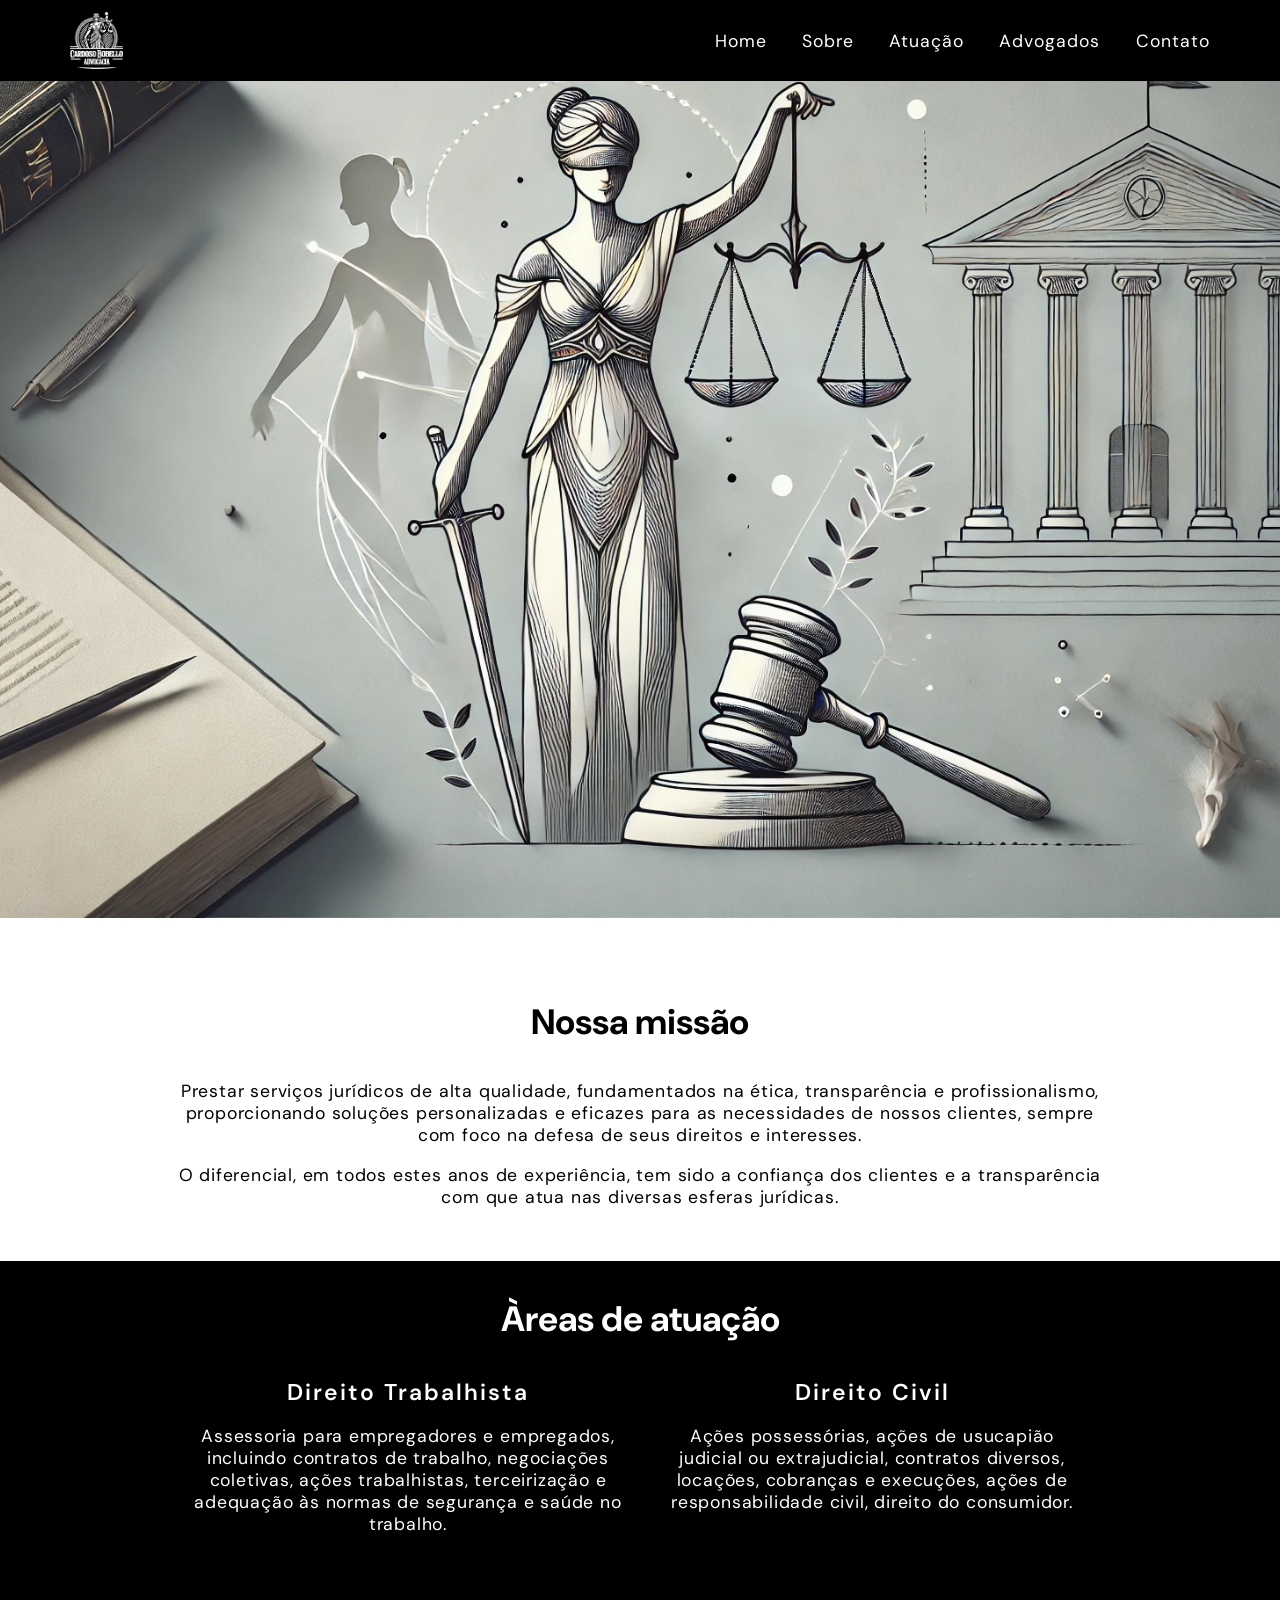
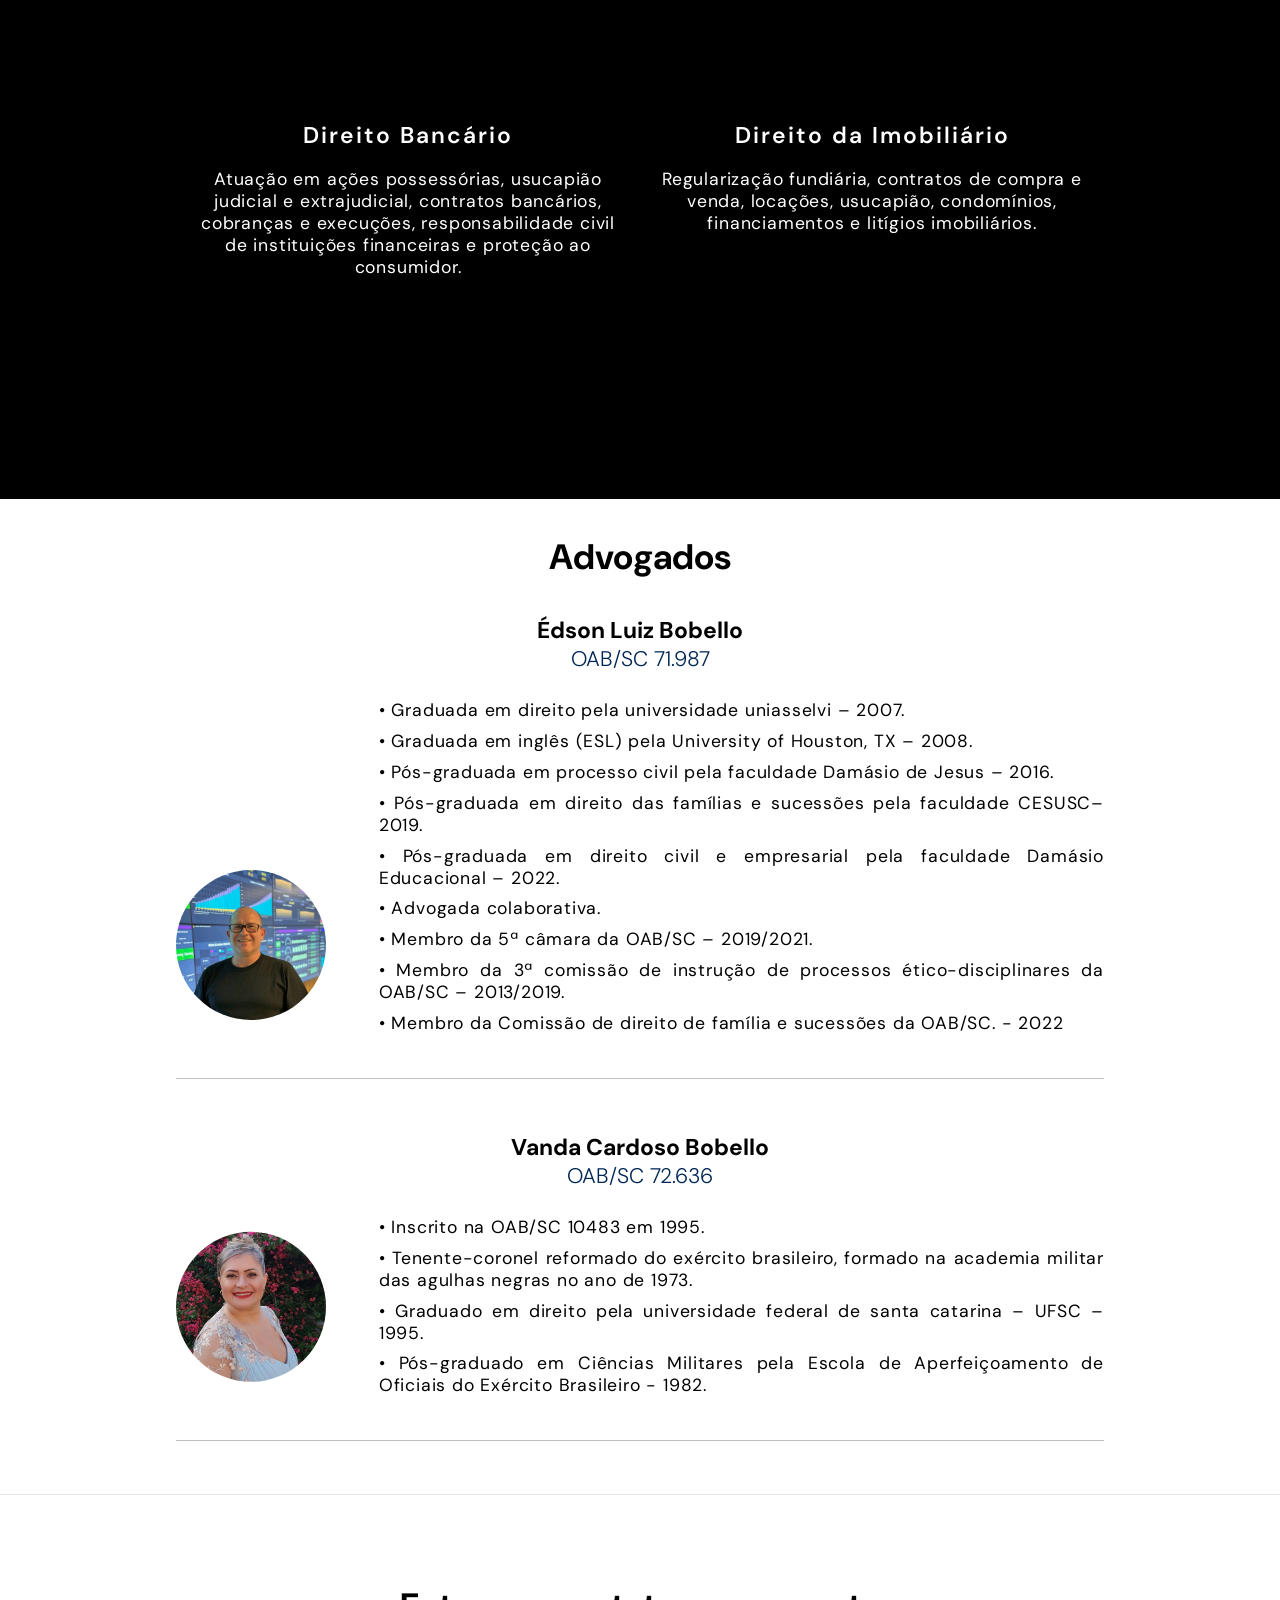
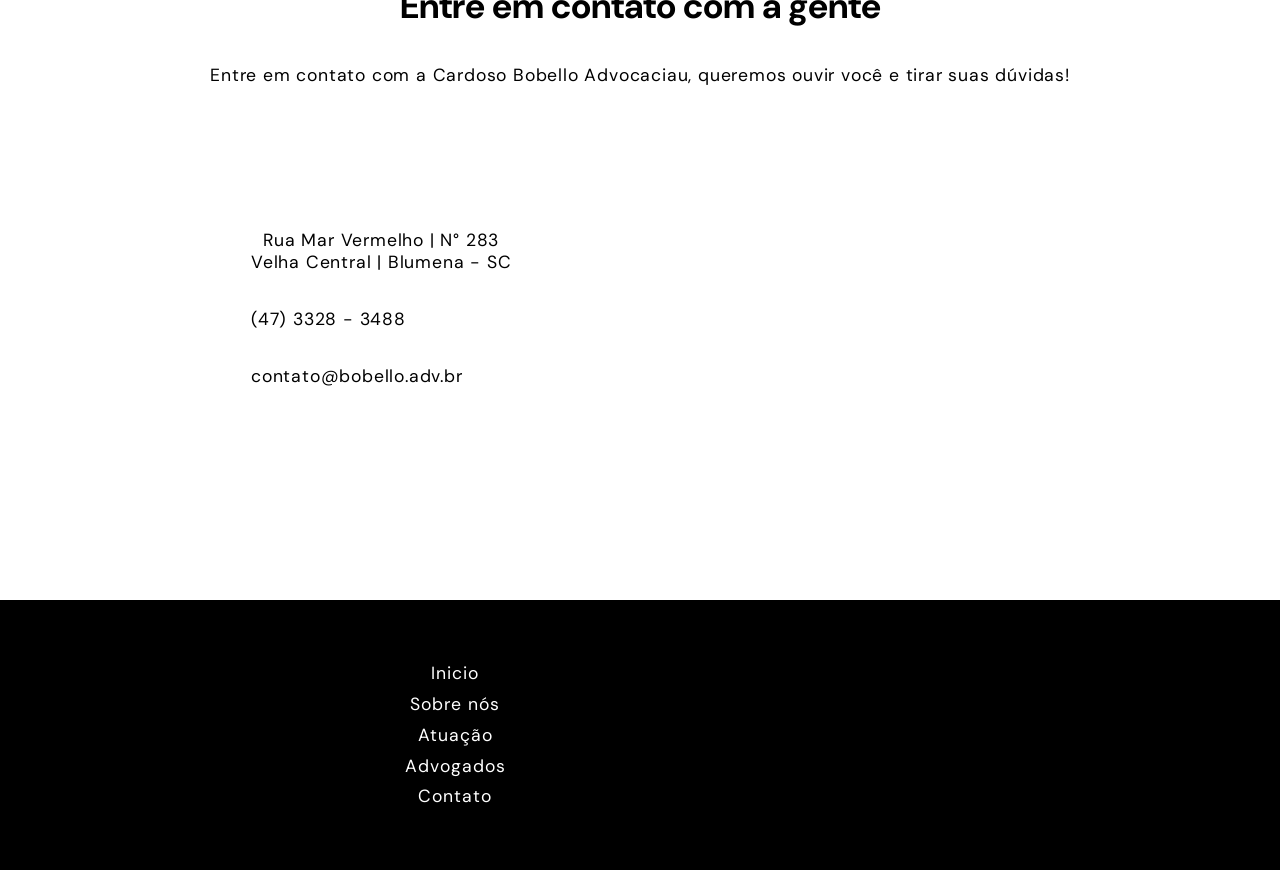
==== index.html @ d3ee8d1f "first commit" ====
<!DOCTYPE html>
<html lang="pt-br">

<head>
  <meta charset="UTF-8">
  <meta http-equiv="X-UA-Compatible" content="IE=edge">
  <meta name="viewport" content="width=device-width, initial-scale=1.0">
  <title>Cardoso Bobello Advocacia</title>
  <link rel="shortcut icon" href="img/favicon.ico" type="image/x-icon">

  <!-- CSS -->
  <link rel="stylesheet" href="/style.css">

  <!-- FONTS -->
  <link rel="preconnect" href="https://fonts.googleapis.com">
  <link rel="preconnect" href="https://fonts.gstatic.com" crossorigin>
  <link
    href="https://fonts.googleapis.com/css2?family=DM+Sans:wght@400;500;700&family=Poppins:wght@400;500;700&display=swap"
    rel="stylesheet">

  <!-- Javascript -->
  <script src="main.js" defer></script>

  <!-- Scroll ZXY review -->
  <script src="https://unpkg.com/scrollreveal"></script>
</head>

<body>

  <!-- HEADER -->
  <header id="header">
    <nav>
      <div class="logo">
        <a href="#">
          <img src="img/logo_branca.png" alt="">
        </a>
      </div>

      <!-- MENU -->
      <div class="menu">
        <ul class="grid">
          <li><a class="link" href="#home">Home</a></li>
          <li><a class="link" href="#about">Sobre</a></li>
          <li><a class="link" href="#atuation">Atuação</a></li>
          <li><a class="link" href="#partners">Advogados</a></li>
          <li><a class="link" href="#contact">Contato</a></li>
        </ul>
      </div>

      <ion-icon name="menu-outline" class="icon-menu toggle"></ion-icon>
      <ion-icon name="close-outline" class="icon-close toggle"></ion-icon>
    </nav>
  </header>
  <main>
    <div class="hero-img">
      <!-- <img class="img-hero blue" src="img/cabeçalho.png" alt=""> -->
      <p class="hero-text">
        Nosso escritório está preparado para atender as suas demandas com ética,
        transparência e profissionalismo.

      </p>
    </div>
    </section>

    <!-- HOME -->
    <section class="section" id="home">

    </section>



    <!-- ABOUT -->
    <section class="section" id="about">
      <h2 class="title">
        <ion-icon name="trophy-outline" class="title-icon"></ion-icon>
        <br>
        Nossa missão
      </h2>


      <p class="description">
        Prestar serviços jurídicos de alta qualidade, fundamentados na ética, transparência e profissionalismo,
        proporcionando soluções personalizadas e eficazes para as necessidades de nossos clientes,
        sempre com foco na defesa de seus direitos e interesses.
      </p>
      <p class="description">
        O diferencial, em todos estes anos de experiência, tem sido a confiança dos clientes e a transparência com que
        atua nas diversas esferas jurídicas.
      </p>
    </section>

    <!-- ATUATION -->
    <section class="section" id="atuation">
      <h2 class="title">Àreas de atuação</h2>
      <div class="cards">

        <div class="card card1">
          <ion-icon name="home-outline" class="card-icon"></ion-icon>
          <h3 class="subtitle">Direito da Imobiliário</h3>
          <p class="description">
            Regularização fundiária, contratos de compra e venda, locações,
            usucapião, condomínios, financiamentos e litígios imobiliários.
          </p>
        </div>

        <div class="card card2">
          <ion-icon name="briefcase-outline" class="card-icon"></ion-icon>
          <h3 class="subtitle">Direito Trabalhista</h3>
          <p class="description">
            Assessoria para empregadores e empregados, incluindo contratos de trabalho, negociações coletivas,
            ações trabalhistas, terceirização e adequação às normas de segurança e saúde no trabalho.
          </p>
        </div>

        <div class="card card3">
          <ion-icon name="library-outline" class="card-icon"></ion-icon>
          <h3 class="subtitle">Direito Civil</h3>
          <p class="description">
            Ações possessórias, ações de usucapião judicial ou extrajudicial, contratos diversos, locações, cobranças e
            execuções, ações de responsabilidade civil, direito do consumidor.
          </p>
        </div>

        <div class="card card4">
          <ion-icon name="cash-outline" class="card-icon"></ion-icon>
          <h3 class="subtitle">Direito Bancário</h3>
          <p class="description">
            Atuação em ações possessórias, usucapião judicial e extrajudicial, contratos bancários,
            cobranças e execuções, responsabilidade civil de instituições financeiras e proteção ao consumidor.
          </p>
        </div>


      </div>
    </section>

    <!-- PARTNERS -->
    <section class="section" id="partners">
      <h2 class="title">Advogados</h2>
      <div>
        <h3 class="subtitle">Édson Luiz Bobello</h3>
        <p class="subtitle">OAB/SC 71.987</p>
      </div>


      <div class="partners-container">

        <!-- ÉDSON -->
        <div class="partner-card">
          <!-- PARTNER IMG -->

          <div class="img-container">
            <div class="img-box">
              <img src="img/Édson_Bobello.jpg" alt="">
            </div>

            <div class=" img-icons">

              <div class="img-icons-box">
                <a href="https://wa.me/554733283488" target="_blank">
                  <ion-icon name="logo-whatsapp" class="subtitle-icon"></ion-icon>
                </a>
                <a href="mailto:bobello@bobello.adv.br" target="_blank">
                  <ion-icon name="mail-outline" class="subtitle-icon"></ion-icon>
                </a>
              </div>

            </div>
          </div>

          <!--PARTNER DESCRIPTION -->
          <div class="partner-description description">
            <ul>
              <li>• Graduada em direito pela universidade uniasselvi – 2007.</li>
              <li>• Graduada em inglês (ESL) pela University of Houston, TX – 2008.</li>
              <li>• Pós-graduada em processo civil pela faculdade Damásio de Jesus – 2016.</li>
              <li>• Pós-graduada em direito das famílias e sucessões pela faculdade CESUSC– 2019.</li>
              <li>• Pós-graduada em direito civil e empresarial pela faculdade Damásio Educacional – 2022.</li>
              <li>• Advogada colaborativa.</li>
              <li>• Membro da 5ª câmara da OAB/SC – 2019/2021.</li>
              <li>• Membro da 3ª comissão de instrução de processos ético-disciplinares da OAB/SC – 2013/2019.</li>
              <li>• Membro da Comissão de direito de família e sucessões da OAB/SC. - 2022</li>
            </ul>
          </div>
        </div>

        <!-- VANDA -->
        <div>
          <h3 class="subtitle">Vanda Cardoso Bobello</h3>
          <p class="subtitle">OAB/SC 72.636</p>
        </div>
        <div class="partner-card">
          <!-- PARTNER IMG -->

          <div class="img-container">
            <div class="img-box">
              <img src="img/Vanda_Cardoso.jpg" alt="">
            </div>

            <div class="img-icons">

              <div>
                <a href="https://wa.me/554733283488" target="_blank">
                  <ion-icon name="logo-whatsapp" class="subtitle-icon"></ion-icon>
                </a>
                <a href="mailto:vanda@bobello.adv.br" target="_blank">
                  <ion-icon name="mail-outline" class="subtitle-icon"></ion-icon>
                </a>

              </div>
            </div>
          </div>

          <!--PARTNER DESCRIPTION -->
          <div class="partner-description description">
            <ul>
              <li>• Inscrito na OAB/SC 10483 em 1995.</li>
              <li>• Tenente-coronel reformado do exército brasileiro, formado na academia militar das agulhas negras no
                ano de 1973.</li>
              <li>• Graduado em direito pela universidade federal de santa catarina – UFSC – 1995.</li>
              <li>• Pós-graduado em Ciências Militares pela Escola de Aperfeiçoamento de Oficiais
                do Exército Brasileiro - 1982.</li>
            </ul>
          </div>
        </div>
      </div>
    </section>

    <!-- CONTACT -->
    <section class="section" id="contact">
      <h2 class="title">Entre em contato com a gente</h2>
      <p class="description firstChild">Entre em contato com a Cardoso Bobello Advocaciau, queremos ouvir você e tirar
        suas dúvidas!</p>

      <div class="contact">
        <div class="img-icons">
          <a href="">
            <ion-icon name="location-outline" class="subtitle-icon"></ion-icon>
            <p class="description ">
              Rua Mar Vermelho | N° 283 <br>
              Velha Central | Blumena - SC
            </p>
          </a>

          <a href="">
            <ion-icon name="logo-whatsapp" class="subtitle-icon"></ion-icon>
            <p class="description">(47) 3328 - 3488</p>
          </a>
          <a href="">
            <ion-icon name="mail-outline" class="subtitle-icon"></ion-icon>
            <p class="description">contato@bobello.adv.br</p>
          </a>
        </div>
        <div class="contact-map">
          <iframe
            src="https://www.google.com/maps/embed?pb=!1m18!1m12!1m3!1d3557.4504615026453!2d-49.124014400000014!3d-26.9209304!2m3!1f0!2f0!3f0!3m2!1i1024!2i768!4f13.1!3m3!1m2!1s0x94df1c0044e3cebd%3A0xdfa5171f4c866a3d!2sR.%20Mar%20Vermelho%2C%20283%20-%20Velha%20Central%2C%20Blumenau%20-%20SC%2C%2089040-490!5e0!3m2!1spt-PT!2sbr!4v1738620139805!5m2!1spt-PT!2sbr"
            width="500px" height="350px" style="border:0;" allowfullscreen="" loading="lazy"
            referrerpolicy="no-referrer-when-downgrade"></iframe>
        </div>
      </div>

    </section>

    <!-- FOOTER -->
    <footer class="section" id="footer">

      <div class="logo">
        <img src="img/logo-completa.png" alt="">
      </div>

      <div class="footer-menu">
        <a href="#home">
          <p>Inicio</p>
        </a>
        <a href="#about">
          <p>Sobre nós</p>
        </a>
        <a href="#atuation">
          <p>Atuação</p>
        </a>
        <a href="#partners">
          <p>Advogados</p>
        </a>
        <a href="#contact">
          <p>Contato</p>
        </a>
      </div>

      <div class="footer-icons">
        <a href="https://api.whatsapp.com/send?phone=554733283488" target="_blank">
          <ion-icon name="logo-whatsapp" class="subtitle-icon"></ion-icon>
        </a>
        <ion-icon name="location-outline" class="subtitle-icon"></ion-icon>
        <ion-icon name="mail-outline" class="subtitle-icon"></ion-icon>
      </div>
    </footer>
  </main>

  <!-- CONTACT WPP -->
  <a href="https://api.whatsapp.com/send?phone=554733283488" target="_blank" class="link-wpp-fixed">
    <ion-icon name="logo-whatsapp" class="wpp-fixed"></ion-icon>
  </a>


  <!-- ICONS -->
  <script type="module" src="https://unpkg.com/ionicons@5.5.2/dist/ionicons/ionicons.esm.js"></script>
  <script nomodule src="https://unpkg.com/ionicons@5.5.2/dist/ionicons/ionicons.js"></script>
</body>

</html>
---- style.css ----
:root {
  /* Colors */
  --base-color: #000;
  --body-color: #fff;

  --base-color-dark: #000;
  --text-first-color: rgb(0, 0, 0);
  --text-second-color: #414040;
  --link-color: #fff;
  --ligth-color: #8f74314b;

  --section-padding: 11.81rem;
  --header-heigth: 4.625rem;

  --font-family: "DM Sans", sans-serif;
}

/*====== RESET STYLES */

* {
  margin: 0;
  padding: 0;
  box-sizing: border-box;
  text-decoration: none;
  list-style-type: none;
}

img {
  width: 100%;
  height: auto;
}

html {
  scroll-behavior: smooth;
  scroll-padding-top: 3rem;
  font-size: 100%;
  overflow-x: hidden;
}

body {
  font: 400 1rem "DM Sans", sans-serif;
  color: var(--text-first-color);
  background-color: var(--body-color);
  -webkit-font-smoothing: antialiased;
}

/*====== GLOBAL CLASSES */
.title {
  font-family: "DM Sans", sans-serif;
  font-size: 2rem;
  padding: 2rem;
  text-align: center;

  color: var(--base-color-dark);
  -webkit-font-smoothing: auto;
}

.subtitle {
  color: var(--base-color-dark);
  font-size: 1.3rem;
  text-align: center;
}

.description {
  text-align: center;
  font-size: 1rem;
  letter-spacing: 0.8px;
  color: var(--text-first-color);
}

.section {
  padding: 0 2rem;
}

.subtitle-icon:hover {
  opacity: 0.8;
}

/*====== HEADER */
.destaq-home {
  margin-top: 3.5rem;
  height: 1.5rem;
  background-color: #cccccc;
}

.destaq-about {
  margin-top: 3.5rem;
  height: 0.5rem;
  background-color: #cccccc;
}

#header {
  display: flex;

  width: 100%;
  position: fixed;
  top: 0;
  z-index: 100;

  background-color: var(--base-color-dark);
}

header .logo a img {
  display: flex;
  align-items: center;
  width: 7%;
  margin-left: 2rem;
}

nav {
  height: var(--header-height);
  display: flex;
  justify-content: space-between;
  align-items: center;
  width: 100%;
}

nav ul li {
  text-align: center;
  position: relative;
}

nav ul li .link {
  color: var(--base-color);
  font-size: 2rem;
}

nav ul li a:hover {
  transition: color 0.2s;
}

nav ul li a:hover,
nav ul li a.active {
  color: var(--base-color);
}

nav ul li a:after {
  content: "";
  width: 0%;
  height: 2px;
  background: var(--base-color);
  position: absolute;
  left: 0;
  bottom: 0;

  transition: width 0.2s;
}

nav ul li a:hover::after,
nav ul li a.active::after {
  width: 100%;
}

nav.show ul.grid {
  gap: 2rem;
}

nav .menu {
  z-index: 2000;
  opacity: 0;
  visibility: hidden;
  top: -20rem;
  transition: 0.2s;
}

nav .menu ul {
  display: none;
}

nav.show .menu ul {
  display: grid;
}

nav.show .menu {
  opacity: 1;
  visibility: visible;

  background: var(--body-color);
  height: 100vh;
  width: 100vw;

  position: fixed;
  top: 0;
  left: 0;

  display: grid;
  place-content: center;
}

/*====== TOGGLE MENU */
.toggle {
  z-index: 4000;
  color: var(--link-color);
  font-size: 2rem;
  cursor: pointer;
  padding: 1rem;
}

.icon-menu.toggle {
  font-size: 4rem;
  padding: 0 1rem;
}

.icon-close {
  visibility: hidden;
  opacity: 0;

  position: absolute;
  top: -1.5rem;
  right: 1.5rem;
  transition: 0.2s;
}

nav.show .icon-close {
  top: 1rem;
  right: 1.5rem;
  visibility: visible;
  opacity: 1;
  color: var(--base-color);
}

nav.show .icon-menu {
  position: absolute;
  right: -4rem;
  transition: 0.2s;
}

/*====== HOME  */
.home-bg {
  height: 100vh;
}

#home {
  background-image: url(img/teste.webp);
  background-size: cover;
  height: 100vh;
  background-position: top;
  margin: 0;
  background-repeat: 0;
}

.img-hero {
  z-index: 1000;
  display: block;
  width: 85%;
  z-index: 0;
  margin-left: 1rem;
}

.hero-text {
  margin-right: 2rem;
  z-index: 1000;
  color: var(--base-color);
  text-align: center;
  font-weight: 500;
  font-family: var(--font-title);
  margin-top: 0;
  margin-left: 4.5rem;
  font-size: 1rem;
  font-weight: 500;
  text-align: center;
}

/*====== ABOUT  */

#about {
  background-color: var(--body-color);
  margin-bottom: 0;
}

#about .description {
  font-family: var(--font-family);
}

#about .description,
.subtitle {
  padding-bottom: 1rem;
}

.subtitle-icon {
  font-size: 1.5rem;
}

/*====== ATUATION  */
#atuation {
  background-color: var(--base-color-dark);
  font-family: var(--font-family);
}

#atuation .title {
  color: var(--link-color);
}

.cards {
  padding: 0rem 1rem 1rem 1rem;
  display: flex;
  flex-direction: column;
  gap: 2rem;
  padding-bottom: 4rem;
}

.card {
  height: 17.5rem;
  /* background-image: url(img/bg-madeira.png); */
  /* padding: 2rem; */
  border-radius: 5px;
  text-align: center;
}

.card .subtitle {
  letter-spacing: 2px;
  font-weight: 600;
  color: #fff;
}

.card .card-icon {
  font-size: 2rem;
  color: #fff;
  padding-bottom: 0.5rem;
}

.card .description {
  text-align: center;
  color: #fff;
}

/*====== PARTNERS  */
#partners {
  border-bottom: 0.3px solid rgba(0, 0, 0, 0.11);
  background-color: var(--body-color);
  font-family: var(--font-family);
}

.partner-card {
  padding-bottom: 2rem;
}

.img-container .img-box {
  width: 50%;
  margin: 0 auto;
}

.img-container .img-box img {
  clip-path: circle();
}

.img-container .img-icons {
  display: flex;
  align-items: center;
  justify-content: center;
  gap: 1rem;
  color: var(--base-color);
  cursor: pointer;
  padding-bottom: 1rem;
}

.img-container .img-icons a {
  color: var(--base-color-dark);
}

.partner-description .subtitle {
  padding-bottom: 0;
  text-align: center;
}

.partner-description p {
  font-size: 1rem;
  margin-bottom: 1rem;
}

.partner-description ul {
  margin: auto;
  text-align: justify;
}

.partner-description li {
  margin: 0.5rem 0;
}

/*====== CONTACT  */

#contact {
  background-color: var(--body-color);
  font-family: var(--font-family);
}

#contact .button {
  display: inline-flex;
  justify-content: center;
  align-items: center;
  gap: 0.2rem;
  padding: 0.5rem 1rem;
  border-radius: 5px;
  color: var(--link-color);
  margin: 3rem auto;

  background-color: var(--base-color);
  transform: 0.3s;
}

#contact .button:hover {
  opacity: 0.8;
}

#contact .img-icons {
  margin-bottom: 3rem;
  display: flex;
  flex-direction: column;
  align-items: flex-start;
  gap: 2rem;
}

#contact .img-icons a {
  display: flex;
  align-items: center;
  gap: 1rem;
  cursor: text;
}

#contact .img-icons .subtitle-icon {
  color: var(--base-color);
}

#contact .contact {
  margin-top: 2rem;
  margin-bottom: 2rem;
  display: flex;
  flex-direction: column;
  align-items: center;
  justify-content: flex-start;
  overflow: hidden;
}

/*====== FOOTER  */

#footer {
  background-color: var(--base-color);
  display: flex;
  padding: 2rem;
  height: 30vh;
  align-items: center;
  justify-content: space-evenly;
  font-family: "Dm Sans", sans-serif;
}

#footer .logo {
  display: none;
}

#footer .footer-menu {
  display: flex;
  flex-direction: column;
  align-items: center;
  text-align: center;
  gap: 0.5rem;
}

#footer .footer-menu a p {
  color: var(--link-color);
  font-size: 1rem;
  letter-spacing: 1px;
  font-weight: 400;
}

#footer .footer-menu a p:hover {
  opacity: 0.8;
}

#footer .subtitle-icon {
  color: var(--link-color);
  cursor: pointer;
}

#footer .subtitle-icon:hover {
  opacity: 0.8;
}

/* WPP BUTTON API */

.wpp-fixed {
  position: fixed;
  bottom: 1.5rem;
  right: 1rem;
  padding: 0.4rem;
  font-size: 1.6rem;
  color: #fff;
  background-color: #34af23;
  border-radius: 50%;
  transition: 0.4s;

  transform: translateX(100px);
}

.wpp-fixed.wpp-fixed.show-button-wpp:hover {
  transform: scale(1.1) rotate(20deg);
}

.wpp-fixed.show-button-wpp {
  transform: translateX(0);
}

/* MEDIA QUERY */

@media (min-width: 769px) {
  #header {
    padding: 1rem 0;
  }

  #header .logo {
    width: 12rem;
  }

  header .logo a img {
    display: flex;
    align-items: center;
    width: 20%;
    margin-left: 4rem;
  }

  .icon-menu.toggle {
    font-size: 2rem;
  }

  #home {
    background-image: url(img/teste.webp);
    background-size: cover;
    height: 100vh;
    background-position: top;
    margin: 0;
    background-repeat: 0;
  }

  .hero-text {
    margin-top: 0;
    margin-left: 4.5rem;
    font-size: 1.5rem;
    font-weight: 500;
    text-align: center;
  }

  #about {
    margin-bottom: 2rem;
  }

  #atuation {
    padding: 0 5rem;
  }

  #partners .img-box {
    margin: auto;
    width: 200px;
  }

  #contact {
    display: flex;
    flex-direction: column;
    justify-content: center;
    align-items: center;
    margin: auto;
    text-align: center;
    padding: 3rem;
  }

  #contact .firstChild {
    width: 80%;
    margin: auto;
    padding-bottom: 2rem;
  }

  #contact .img-icons {
    display: flex;
    align-items: flex-start;
    justify-content: flex-start;
  }
}

@media (min-width: 1024px) {
  :root {
    font-size: 1.1rem;
  }

  .menu .grid .link {
    font-size: 1rem;
  }

  header {
    display: flex;
    width: 100vw;

    margin: 0;
    padding: 0;
    height: var(--header-heigth);
  }

  header .logo a img {
    display: flex;
    align-items: center;
    width: 25%;
    margin-left: 4rem;
  }

  nav .menu {
    padding-right: 4rem;
    align-items: center;
    opacity: 1;
    visibility: visible;
    top: 0;
  }

  nav .menu ul {
    display: flex;
    gap: 2rem;
  }

  nav .icon-menu {
    display: none;
  }

  nav .menu ul li a {
    font-size: 1.2rem;
    letter-spacing: 1px;
    color: var(--link-color);
  }

  nav .menu ul li a:hover {
    opacity: 0.7;
    transform: 0.3s;
  }

  #home {
    background-image: url(img/teste.webp);
    background-size: cover;
    height: 100vh;
    background-position: top;
    margin: 0;
    background-repeat: 0;
  }
  .hero-text {
    margin-top: 0;
    margin-left: 4.5rem;
    font-size: 0.8rem;
    font-weight: 500;
    text-align: center;
  }

  .section {
    padding: 0 10rem;
  }

  #atuation {
    padding: 0 10rem;
  }

  #atuation .cards {
    display: grid;
    grid-template-columns:
      "card1" "card2"
      "card3" "card4";
  }

  .card1 {
    grid-area: card1;
  }

  #partners {
    padding: 0 10rem;
  }

  #partners .img-container {
    margin-right: 3rem;
    display: flex;
    flex-direction: column;
    text-align: center;
  }

  .wrap {
    display: flex;
    justify-content: center;
    width: 100%;
  }

  .partner-card {
    display: flex;
    margin-bottom: 3rem;
    border-bottom: 0.5px solid rgba(0, 0, 0, 0.247);
  }

  .partner-card.last {
    border-bottom: none;
  }

  #partners .img-box {
    width: 150px;
    margin-bottom: 0;
  }

  #partners h3.subtitle {
    padding-bottom: 0;
  }

  p.subtitle {
    font-size: 1.2rem;
    color: #002656;
    font-weight: 300;
  }

  #contact .contact {
    display: flex;
    flex-direction: row;
    justify-content: center;
    align-items: center;
    gap: 2rem;
  }
}
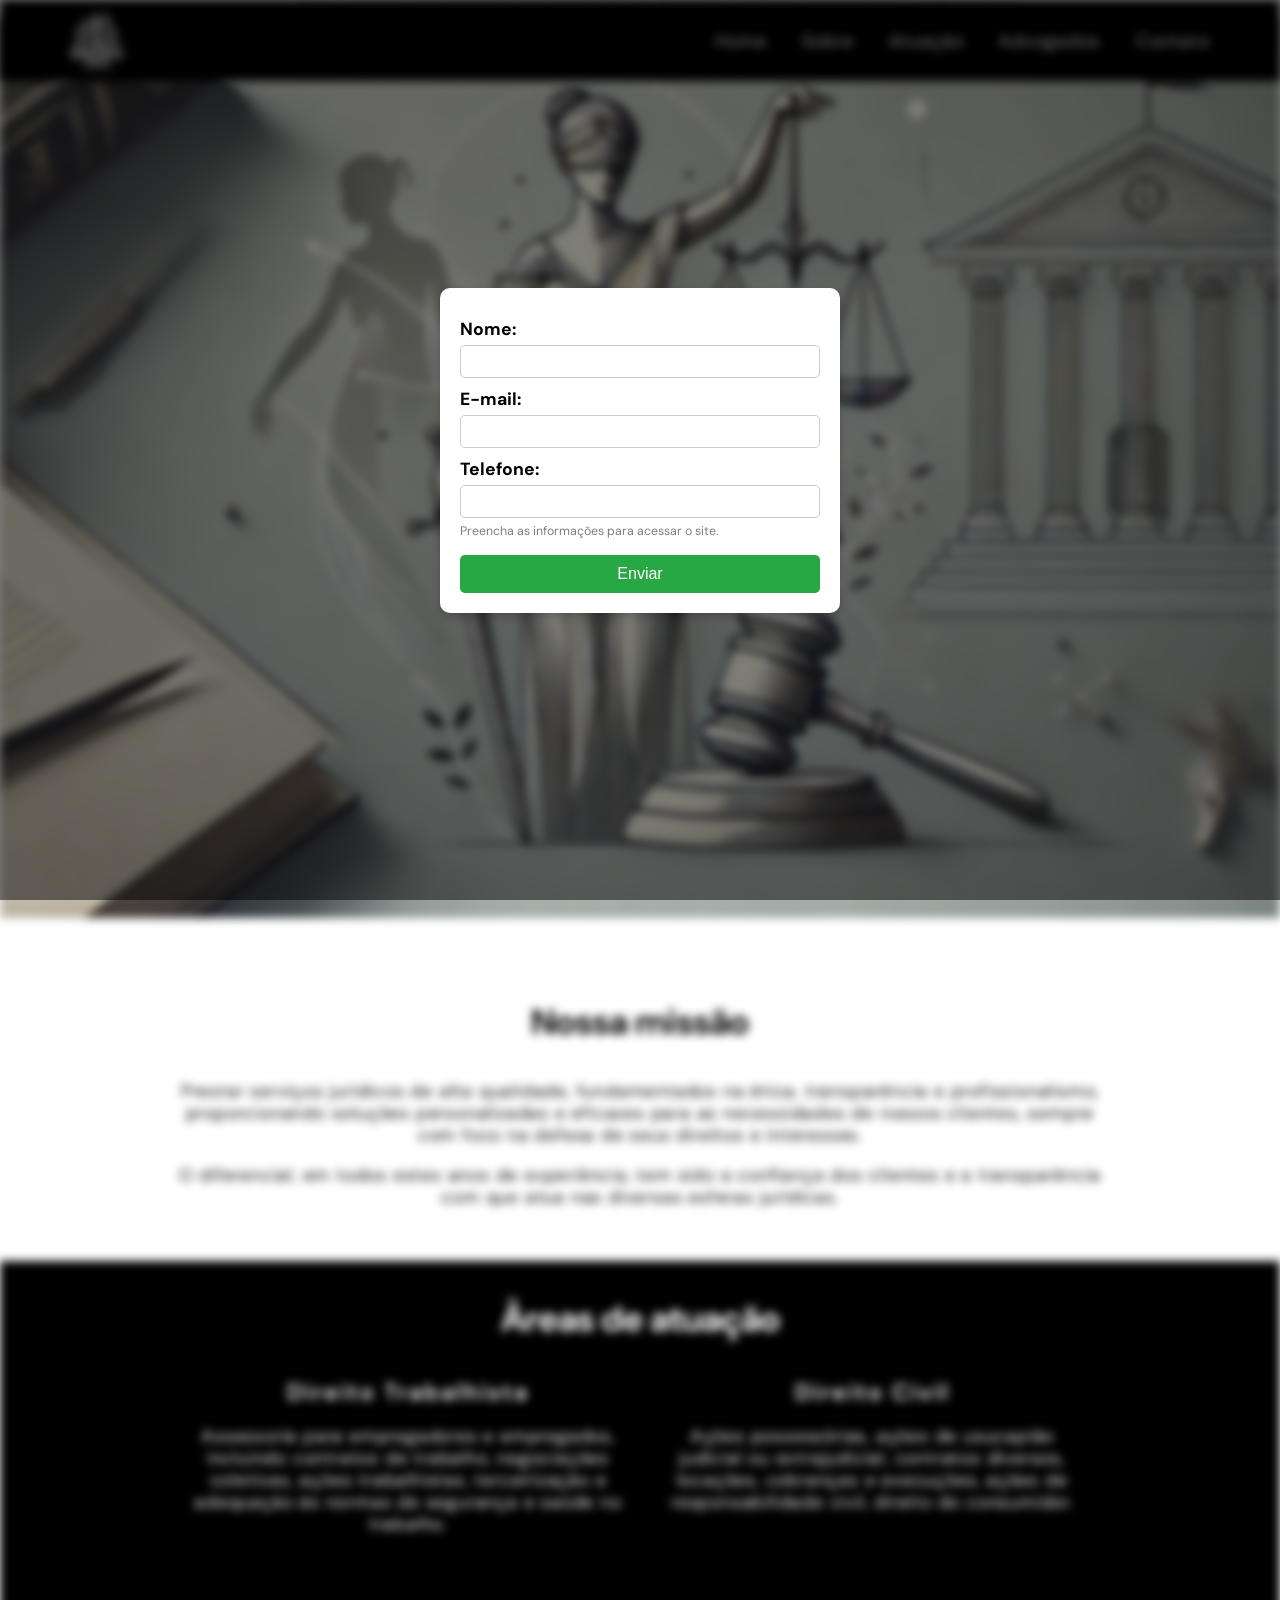
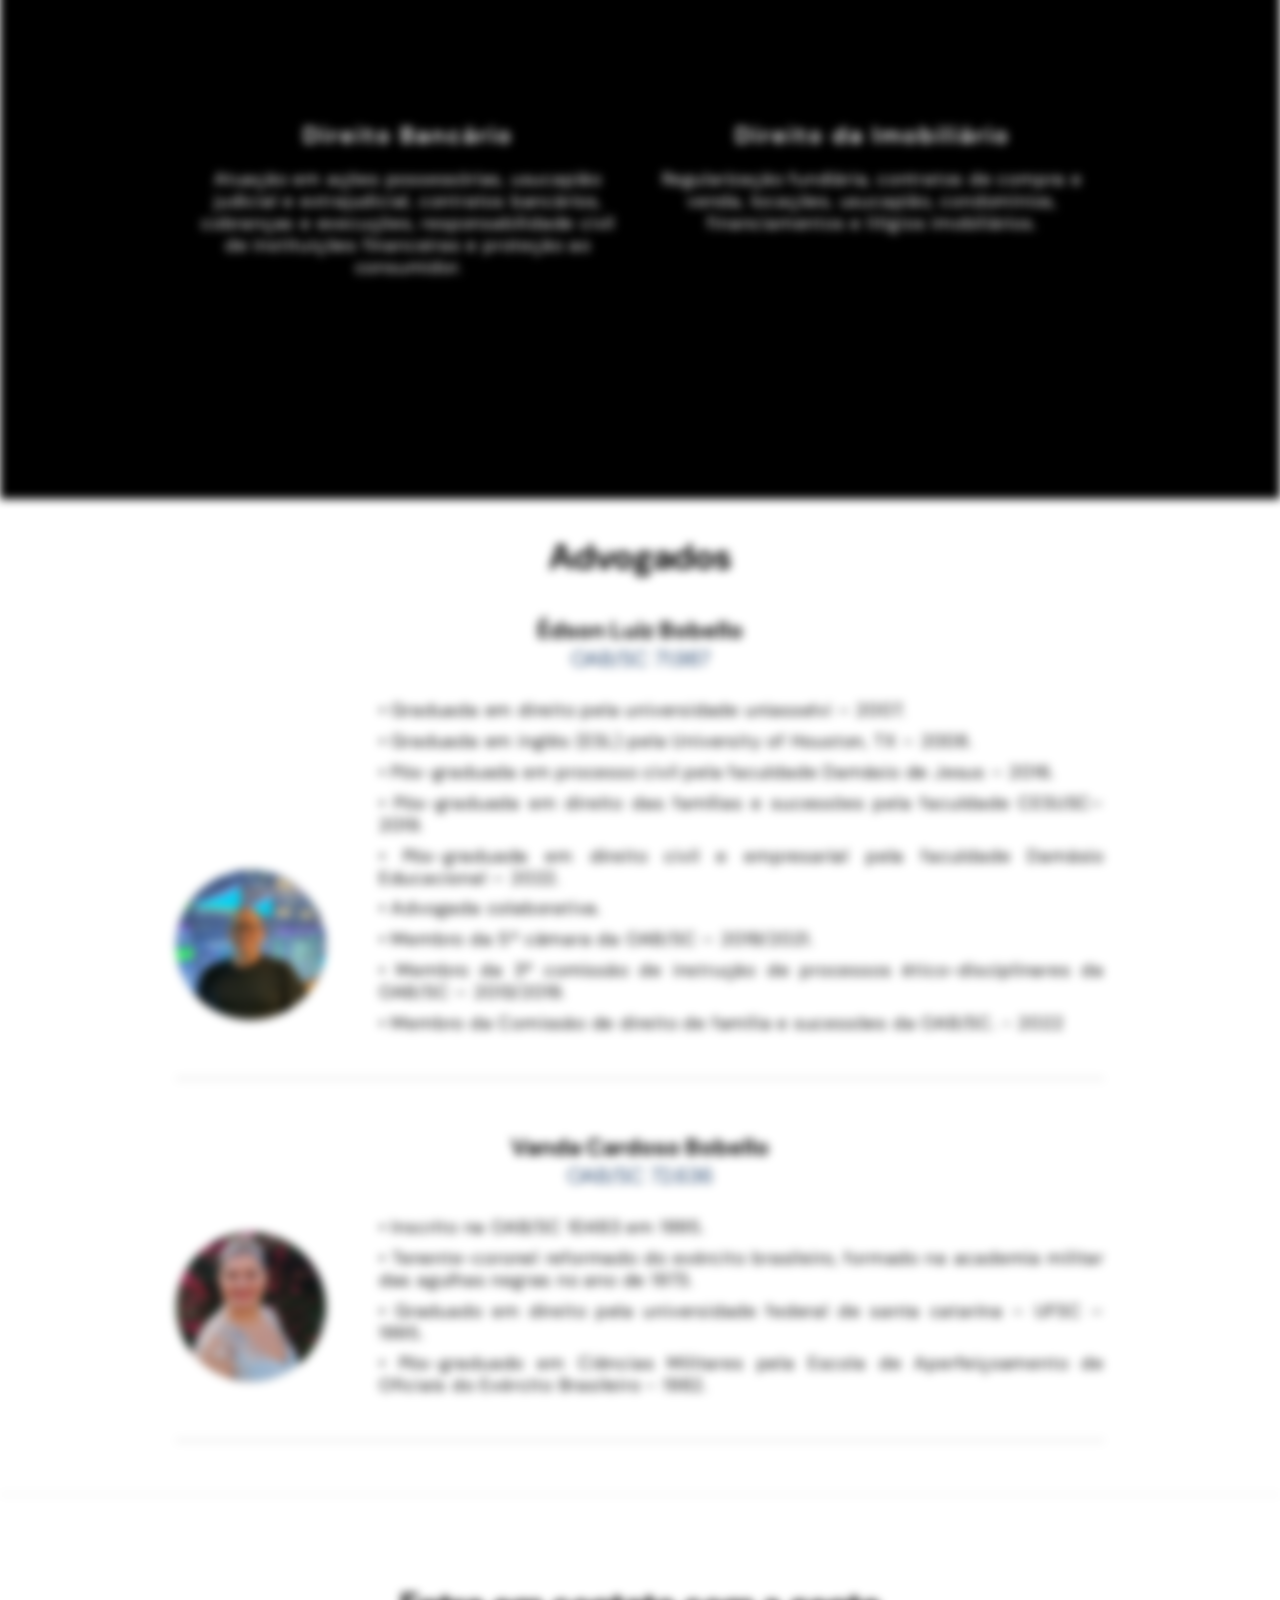
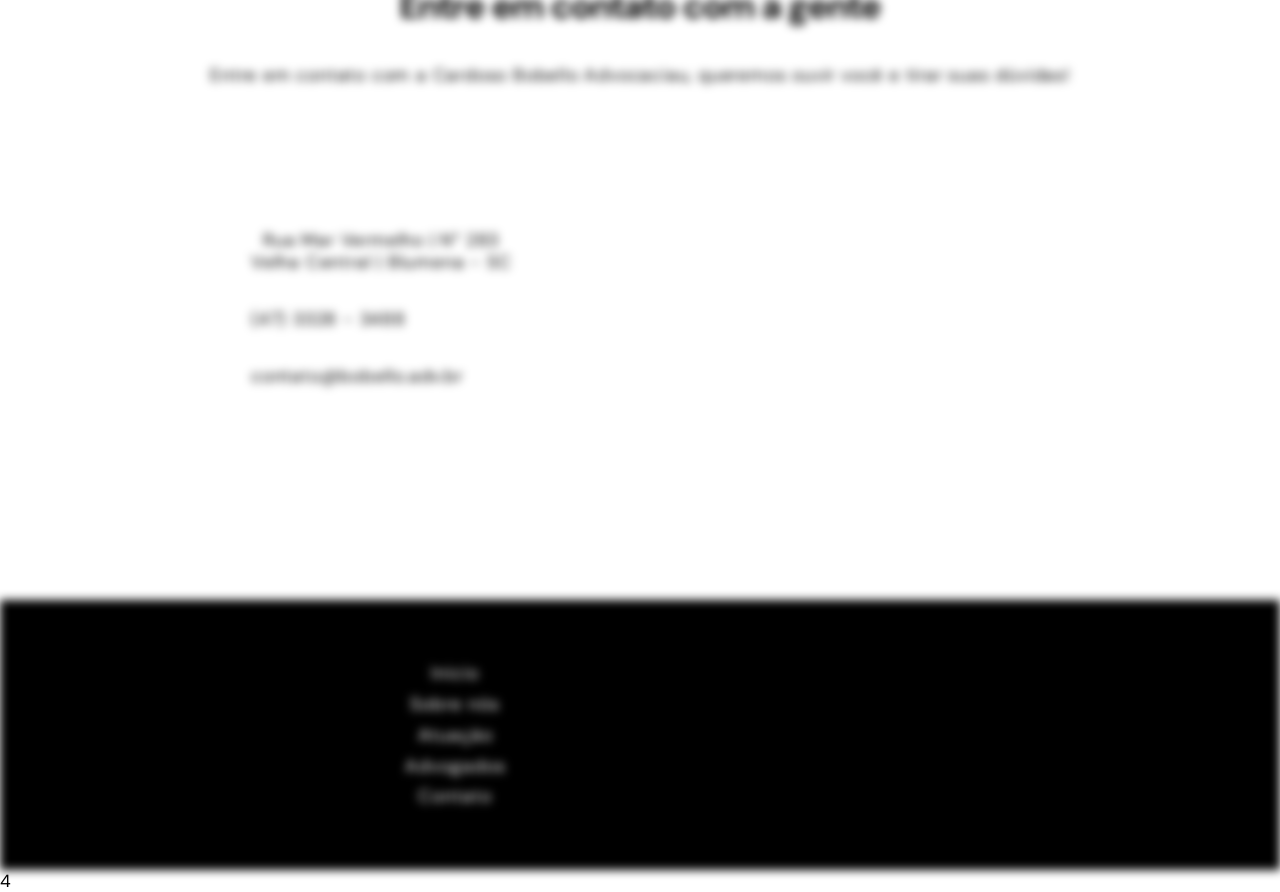
==== commit d41751a8: "feat: implementing new features" ====
--- a/index.html
+++ b/index.html
@@ -26,7 +26,26 @@
 </head>
 
 <body>
-
+  <div id="formModal" class="modal">
+    <div class="modal-content">
+      <!-- <h2>Preencha o Formulário</h2> -->
+
+      <form id="leadForm">
+        <label for="name">Nome:</label>
+        <input type="text" id="name" name="name" required>
+
+        <label for="email">E-mail:</label>
+        <input type="email" id="email" name="email" required>
+
+        <label for="phone">Telefone:</label>
+        <input type="tel" id="phone" name="phone" required>
+
+        <span style="font-size: 0.7rem; color: #7e7e7e;">Preencha as informações para acessar o site.</span>
+
+        <button type="submit">Enviar</button>
+      </form>
+    </div>
+  </div>
   <!-- HEADER -->
   <header id="header">
     <nav>
@@ -51,7 +70,8 @@
       <ion-icon name="close-outline" class="icon-close toggle"></ion-icon>
     </nav>
   </header>
-  <main>
+
+  <main id="main">
     <div class="hero-img">
       <!-- <img class="img-hero blue" src="img/cabeçalho.png" alt=""> -->
       <p class="hero-text">
@@ -303,7 +323,8 @@
 
 
   <!-- ICONS -->
-  <script type="module" src="https://unpkg.com/ionicons@5.5.2/dist/ionicons/ionicons.esm.js"></script>
+  <script type="module" src="https://unpkg.com/ionicons@5.5.2/dist/ionicons/ionicons.esm.js"></script>4
+  <script src="./script.js"></script>
   <script nomodule src="https://unpkg.com/ionicons@5.5.2/dist/ionicons/ionicons.js"></script>
 </body>
 
--- a/style.css
+++ b/style.css
@@ -13,6 +13,94 @@
   --header-heigth: 4.625rem;
 
   --font-family: "DM Sans", sans-serif;
+}
+
+.open-modal-btn {
+  background-color: #007bff;
+  color: white;
+  padding: 10px 20px;
+  border: none;
+  cursor: pointer;
+  font-size: 16px;
+  border-radius: 5px;
+  margin-top: 50px;
+}
+
+/* Adiciona blur quando o modal estiver ativo */
+.blur {
+  filter: blur(5px);
+  pointer-events: none; /* Impede cliques no fundo */
+}
+
+/* Modal (inicialmente oculto) */
+.modal {
+  display: none;
+  position: fixed;
+  z-index: 1000;
+  left: 0;
+  top: 0;
+  width: 100%;
+  height: 100%;
+  background-color: rgba(0, 0, 0, 0.5);
+  justify-content: center;
+  align-items: center;
+}
+
+/* Conteúdo do Modal */
+.modal-content {
+  background-color: white;
+  padding: 20px;
+  border-radius: 10px;
+  width: 90%;
+  max-width: 400px;
+  text-align: left;
+  box-shadow: 0px 4px 10px rgba(0, 0, 0, 0.2);
+}
+
+/* Botão de Fechar */
+.close-btn {
+  float: right;
+  font-size: 20px;
+  cursor: pointer;
+  color: #555;
+}
+
+/* Formulário */
+.modal-content h2 {
+  margin-bottom: 10px;
+}
+
+.modal-content label {
+  display: block;
+  margin-top: 10px;
+  font-weight: bold;
+}
+
+.modal-content input {
+  width: 100%;
+  padding: 8px;
+  margin-top: 5px;
+  border: 1px solid #ccc;
+  border-radius: 5px;
+}
+
+.modal-content button {
+  background-color: #28a745;
+  color: white;
+  padding: 10px;
+  border: none;
+  cursor: pointer;
+  margin-top: 15px;
+  width: 100%;
+  font-size: 16px;
+  border-radius: 5px;
+}
+
+/* Responsividade */
+@media (max-width: 500px) {
+  .modal-content {
+    width: 90%;
+  }
 }
 
 /*====== RESET STYLES */
